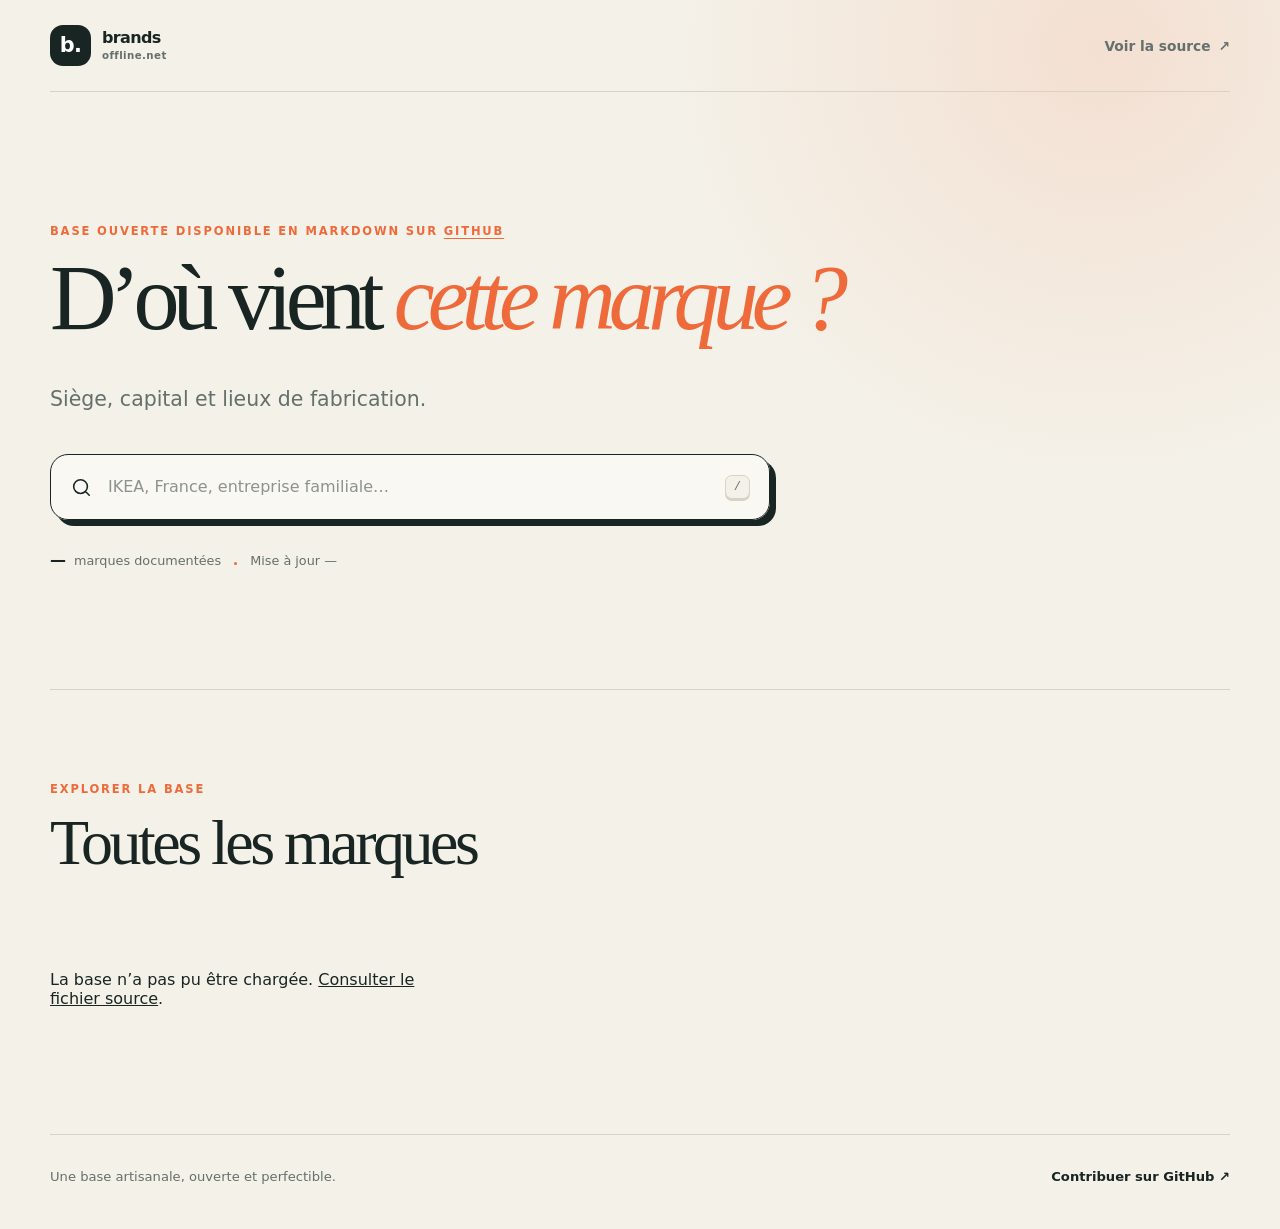
==== docs/index.html @ c1c4a48f "fix(site): invalidate cached application" ====
<!doctype html>
<html lang="fr">
  <head>
    <meta charset="utf-8" />
    <meta name="viewport" content="width=device-width, initial-scale=1" />
    <meta name="description" content="Une base ouverte pour vérifier l'origine, le capital et la fabrication des marques." />
    <meta name="theme-color" content="#f4f1e8" />
    <title>Brands — offline.net</title>
    <link rel="icon" href="favicon.svg" type="image/svg+xml" />
    <link rel="stylesheet" href="styles.css" />
    <script src="app.js?v=e657a04" defer></script>
  </head>
  <body>
    <header class="site-header">
      <a class="wordmark" href="./" aria-label="Accueil Brands">
        <span class="wordmark-mark" aria-hidden="true">b.</span>
        <span>brands<small>offline.net</small></span>
      </a>
      <a class="source-link" href="https://github.com/rockyluke/brands-db" target="_blank" rel="noreferrer">
        Voir la source
        <span aria-hidden="true">↗</span>
      </a>
    </header>

    <main>
      <section class="hero" aria-labelledby="page-title">
        <p class="eyebrow">Base ouverte disponible en markdown sur <a href="https://github.com/rockyluke/brands-db/blob/main/BRANDS.md" target="_blank" rel="noreferrer">GitHub</a></p>
        <h1 id="page-title">D’où vient <em>cette marque&nbsp;?</em></h1>
        <p class="intro">Siège, capital et lieux de fabrication.</p>

        <form class="search" role="search" id="search-form">
          <svg aria-hidden="true" viewBox="0 0 24 24"><path d="m21 21-4.3-4.3m2.3-5.2a7.5 7.5 0 1 1-15 0 7.5 7.5 0 0 1 15 0Z" /></svg>
          <label class="sr-only" for="search-input">Rechercher une marque</label>
          <input id="search-input" type="search" autocomplete="off" placeholder="IKEA, France, entreprise familiale…" />
          <kbd aria-hidden="true">/</kbd>
        </form>

        <div class="summary" aria-live="polite">
          <strong id="brand-count">—</strong>
          <span>marques documentées</span>
          <i aria-hidden="true"></i>
          <span>Mise à jour <time id="last-checked">—</time></span>
        </div>
      </section>

      <section class="catalog" aria-labelledby="catalog-title">
        <div class="catalog-heading">
          <div>
            <p class="eyebrow">Explorer la base</p>
            <h2 id="catalog-title">Toutes les marques</h2>
          </div>
          <p id="result-count" aria-live="polite"></p>
        </div>

        <div class="filters" id="country-filters" aria-label="Filtrer par pays"></div>
        <div class="brand-grid" id="brand-grid" aria-busy="true"></div>

        <div class="empty-state" id="empty-state" hidden>
          <span aria-hidden="true">⌁</span>
          <h3>Aucune marque trouvée</h3>
          <p>Essayez un nom, un pays ou un terme plus général.</p>
          <button type="button" id="reset-search">Effacer la recherche</button>
        </div>
      </section>
    </main>

    <footer>
      <p>Une base artisanale, ouverte et perfectible.</p>
      <a href="https://github.com/rockyluke/brands-db/blob/main/BRANDS.md" target="_blank" rel="noreferrer">Contribuer sur GitHub ↗</a>
    </footer>

    <template id="brand-card-template">
      <article class="brand-card">
        <div class="card-topline">
          <span class="country"></span>
          <time class="checked"></time>
        </div>
        <h3></h3>
        <dl>
          <div><dt>Capital</dt><dd class="ownership"></dd></div>
          <div><dt>Fabrication</dt><dd class="manufacturing"></dd></div>
        </dl>
        <a class="brand-link" target="_blank" rel="noreferrer">Site officiel <span aria-hidden="true">↗</span></a>
      </article>
    </template>
  </body>
</html>
---- docs/styles.css ----
:root {
  --paper: #f4f1e8;
  --paper-deep: #ebe6d9;
  --ink: #182523;
  --muted: #64706c;
  --line: #d8d3c6;
  --accent: #ef6a3a;
  --accent-soft: #f9d9c9;
  --card: rgba(255, 255, 255, 0.58);
  --radius: 22px;
  --shadow: 0 18px 50px rgba(29, 40, 37, 0.08);
}

* { box-sizing: border-box; }

html { scroll-behavior: smooth; }

body {
  margin: 0;
  color: var(--ink);
  background:
    radial-gradient(circle at 86% 4%, rgba(239, 106, 58, 0.13), transparent 27rem),
    var(--paper);
  font-family: Inter, ui-sans-serif, system-ui, -apple-system, BlinkMacSystemFont, "Segoe UI", sans-serif;
  -webkit-font-smoothing: antialiased;
}

a { color: inherit; }
button, input { font: inherit; }

.sr-only {
  position: absolute;
  width: 1px;
  height: 1px;
  padding: 0;
  margin: -1px;
  overflow: hidden;
  clip: rect(0, 0, 0, 0);
  white-space: nowrap;
  border: 0;
}

.site-header,
main,
footer {
  width: min(1180px, calc(100% - 40px));
  margin-inline: auto;
}

.site-header {
  display: flex;
  align-items: center;
  justify-content: space-between;
  min-height: 92px;
  border-bottom: 1px solid var(--line);
}

.wordmark {
  display: inline-flex;
  align-items: center;
  gap: 11px;
  text-decoration: none;
  font-weight: 760;
  line-height: 0.88;
  letter-spacing: -0.04em;
}

.wordmark small {
  display: block;
  margin-top: 5px;
  color: var(--muted);
  font-size: 0.64rem;
  font-weight: 650;
  letter-spacing: 0.04em;
}

.wordmark-mark {
  display: grid;
  place-items: center;
  width: 41px;
  height: 41px;
  border-radius: 13px;
  color: #fff;
  background: var(--ink);
  font-size: 1.3rem;
}

.source-link {
  display: flex;
  align-items: center;
  gap: 8px;
  color: var(--muted);
  text-decoration: none;
  font-size: 0.86rem;
  font-weight: 650;
}

.source-link:hover { color: var(--ink); }

.hero {
  display: grid;
  justify-items: start;
  padding: clamp(74px, 11vw, 132px) 0 clamp(78px, 10vw, 120px);
}

.eyebrow {
  margin: 0 0 18px;
  color: var(--accent);
  font-size: 0.72rem;
  font-weight: 800;
  letter-spacing: 0.16em;
  text-transform: uppercase;
}

.eyebrow a {
  color: inherit;
  text-decoration-thickness: 1px;
  text-underline-offset: 3px;
}

h1 {
  margin: 0;
  font-family: Georgia, "Times New Roman", serif;
  font-size: clamp(3.2rem, 7.2vw, 6.4rem);
  font-weight: 400;
  line-height: 0.92;
  letter-spacing: -0.075em;
  white-space: nowrap;
}

h1 em { color: var(--accent); font-weight: 400; }

.intro {
  max-width: 580px;
  margin: 42px 0 38px;
  color: var(--muted);
  font-size: clamp(1.05rem, 2vw, 1.28rem);
  line-height: 1.62;
}

.search {
  display: flex;
  align-items: center;
  width: min(720px, 100%);
  min-height: 66px;
  padding: 0 19px;
  border: 1px solid var(--ink);
  border-radius: 18px;
  background: rgba(255, 255, 255, 0.48);
  box-shadow: 6px 6px 0 var(--ink);
  transition: transform 160ms ease, box-shadow 160ms ease, background 160ms ease;
}

.search:focus-within {
  transform: translate(3px, 3px);
  background: #fff;
  box-shadow: 3px 3px 0 var(--ink);
}

.search svg {
  width: 22px;
  fill: none;
  stroke: currentColor;
  stroke-linecap: round;
  stroke-width: 1.7;
}

.search input {
  flex: 1;
  min-width: 0;
  padding: 18px 16px;
  border: 0;
  outline: 0;
  color: var(--ink);
  background: transparent;
  font-size: 1rem;
}

.search input::placeholder { color: #8b928f; }

kbd {
  padding: 4px 8px;
  border: 1px solid var(--line);
  border-radius: 7px;
  color: var(--muted);
  background: var(--paper);
  font-size: 0.75rem;
  box-shadow: 0 2px 0 var(--line);
}

.summary {
  display: flex;
  align-items: baseline;
  gap: 8px;
  margin-top: 30px;
  color: var(--muted);
  font-size: 0.8rem;
}

.summary strong { color: var(--ink); font-size: 1rem; }
.summary i { width: 3px; height: 3px; margin: 0 5px; border-radius: 50%; background: var(--accent); }

.catalog {
  padding: clamp(58px, 8vw, 92px) 0 110px;
  border-top: 1px solid var(--line);
}

.catalog-heading {
  display: flex;
  align-items: end;
  justify-content: space-between;
  gap: 24px;
}

.catalog-heading .eyebrow { margin-bottom: 10px; }
h2 { margin: 0; font-family: Georgia, serif; font-size: clamp(2.4rem, 5vw, 4.3rem); font-weight: 400; letter-spacing: -0.055em; }
#result-count { margin: 0 0 8px; color: var(--muted); font-size: 0.85rem; }

.filters {
  display: flex;
  gap: 8px;
  margin: 36px 0 30px;
  padding-bottom: 8px;
  overflow-x: auto;
  scrollbar-width: thin;
}

.filter-button {
  flex: 0 0 auto;
  padding: 10px 14px;
  border: 1px solid var(--line);
  border-radius: 999px;
  color: var(--muted);
  background: transparent;
  cursor: pointer;
  font-size: 0.78rem;
  font-weight: 700;
  transition: 150ms ease;
}

.filter-button:hover { border-color: var(--ink); color: var(--ink); }
.filter-button[aria-pressed="true"] { border-color: var(--ink); color: var(--paper); background: var(--ink); }

.brand-grid {
  display: grid;
  grid-template-columns: repeat(3, minmax(0, 1fr));
  gap: 15px;
}

.brand-card {
  display: flex;
  min-height: 315px;
  flex-direction: column;
  padding: 25px;
  border: 1px solid var(--line);
  border-radius: var(--radius);
  background: var(--card);
  transition: transform 180ms ease, border-color 180ms ease, box-shadow 180ms ease;
}

.brand-card:hover {
  transform: translateY(-4px);
  border-color: #b8b1a1;
  box-shadow: var(--shadow);
}

.card-topline { display: flex; justify-content: space-between; gap: 12px; color: var(--muted); font-size: 0.72rem; }
.country { font-weight: 750; }
.checked { font-variant-numeric: tabular-nums; }
.brand-card h3 { margin: 29px 0 26px; font-family: Georgia, serif; font-size: 2rem; font-weight: 400; line-height: 1.05; letter-spacing: -0.045em; }
.brand-card dl { display: grid; gap: 16px; margin: 0 0 25px; }
.brand-card dl div { display: grid; grid-template-columns: 82px 1fr; gap: 10px; }
.brand-card dt { color: var(--muted); font-size: 0.7rem; font-weight: 800; letter-spacing: 0.08em; text-transform: uppercase; }
.brand-card dd { margin: 0; font-size: 0.83rem; line-height: 1.45; }
.brand-card dd a { color: inherit; font-weight: 700; text-decoration-color: var(--accent); text-decoration-thickness: 1px; text-underline-offset: 3px; }
.brand-card dd a:hover { color: var(--accent); }
.brand-link { display: flex; align-items: center; justify-content: space-between; margin-top: auto; padding-top: 16px; border-top: 1px solid var(--line); color: var(--ink); text-decoration: none; font-size: 0.8rem; font-weight: 750; }
.brand-link span { color: var(--accent); font-size: 1rem; }

.empty-state { padding: 85px 20px; text-align: center; }
.empty-state > span { color: var(--accent); font-size: 3rem; }
.empty-state h3 { margin: 12px 0 8px; font-family: Georgia, serif; font-size: 2rem; font-weight: 400; }
.empty-state p { color: var(--muted); }
.empty-state button { margin-top: 12px; padding: 11px 16px; border: 1px solid var(--ink); border-radius: 999px; color: #fff; background: var(--ink); cursor: pointer; }

footer {
  display: flex;
  justify-content: space-between;
  gap: 20px;
  padding: 34px 0 45px;
  border-top: 1px solid var(--line);
  color: var(--muted);
  font-size: 0.82rem;
}

footer p { margin: 0; }
footer a { color: var(--ink); font-weight: 700; text-decoration: none; }

@media (max-width: 880px) {
  .brand-grid { grid-template-columns: repeat(2, minmax(0, 1fr)); }
}

@media (max-width: 580px) {
  .site-header, main, footer { width: min(100% - 28px, 1180px); }
  .site-header { min-height: 76px; }
  .source-link { font-size: 0; }
  .source-link span { font-size: 1.1rem; }
  .hero { padding-top: 62px; }
  h1 { font-size: clamp(1.95rem, 9vw, 3.2rem); }
  .intro { margin-top: 32px; }
  .search { min-height: 59px; box-shadow: 4px 4px 0 var(--ink); }
  kbd { display: none; }
  .summary { flex-wrap: wrap; }
  .catalog-heading { align-items: start; flex-direction: column; }
  .brand-grid { grid-template-columns: 1fr; }
  .brand-card { min-height: 290px; }
  footer { flex-direction: column; }
}

@media (prefers-reduced-motion: reduce) {
  *, *::before, *::after { scroll-behavior: auto !important; transition: none !important; }
}
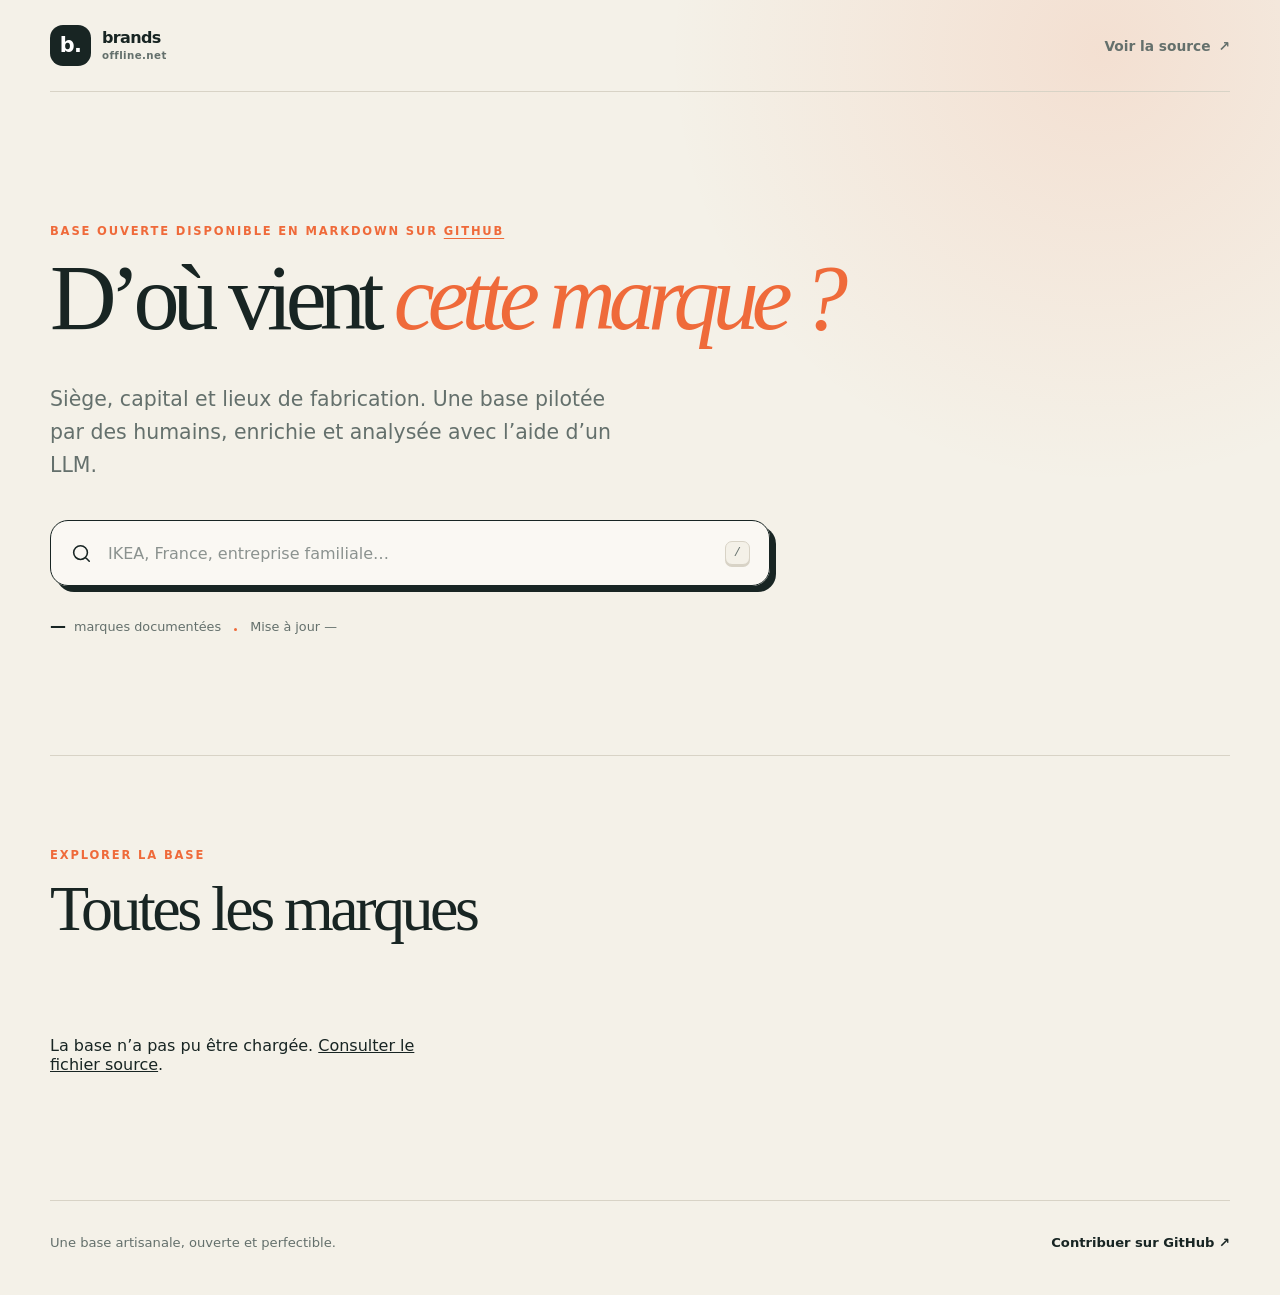
==== commit b5060751: "feat(site): clarify human and LLM curation" ====
--- a/docs/index.html
+++ b/docs/index.html
@@ -26,7 +26,7 @@
       <section class="hero" aria-labelledby="page-title">
         <p class="eyebrow">Base ouverte disponible en markdown sur <a href="https://github.com/rockyluke/brands-db/blob/main/BRANDS.md" target="_blank" rel="noreferrer">GitHub</a></p>
         <h1 id="page-title">D’où vient <em>cette marque&nbsp;?</em></h1>
-        <p class="intro">Siège, capital et lieux de fabrication.</p>
+        <p class="intro">Siège, capital et lieux de fabrication. Une base pilotée par des humains, enrichie et analysée avec l’aide d’un LLM.</p>
 
         <form class="search" role="search" id="search-form">
           <svg aria-hidden="true" viewBox="0 0 24 24"><path d="m21 21-4.3-4.3m2.3-5.2a7.5 7.5 0 1 1-15 0 7.5 7.5 0 0 1 15 0Z" /></svg>
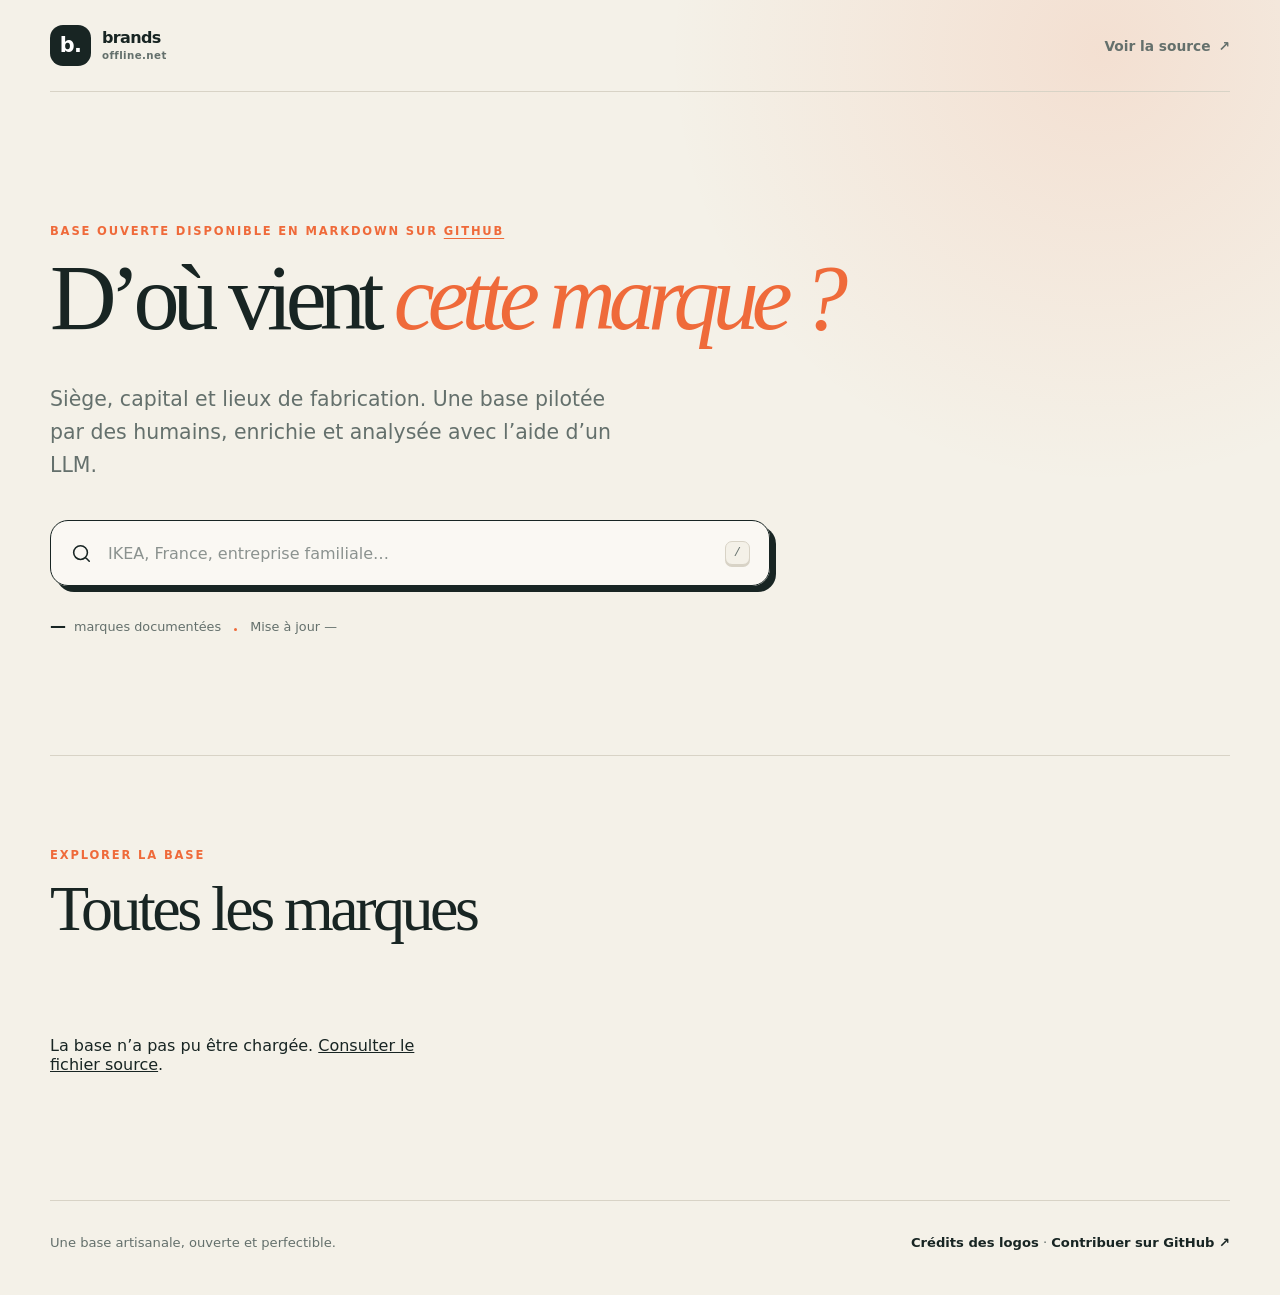
==== commit ca17524f: "feat(site): add Wikimedia Commons brand logos" ====
--- a/docs/index.html
+++ b/docs/index.html
@@ -8,7 +8,7 @@
     <title>Brands — offline.net</title>
     <link rel="icon" href="favicon.svg" type="image/svg+xml" />
     <link rel="stylesheet" href="styles.css" />
-    <script src="app.js?v=e657a04" defer></script>
+    <script src="app.js?v=logos" defer></script>
   </head>
   <body>
     <header class="site-header">
@@ -66,7 +66,7 @@
 
     <footer>
       <p>Une base artisanale, ouverte et perfectible.</p>
-      <a href="https://github.com/rockyluke/brands-db/blob/main/BRANDS.md" target="_blank" rel="noreferrer">Contribuer sur GitHub ↗</a>
+      <p><a href="logos.html">Crédits des logos</a> · <a href="https://github.com/rockyluke/brands-db/blob/main/BRANDS.md" target="_blank" rel="noreferrer">Contribuer sur GitHub ↗</a></p>
     </footer>
 
     <template id="brand-card-template">
@@ -75,6 +75,7 @@
           <span class="country"></span>
           <time class="checked"></time>
         </div>
+        <a class="brand-logo" target="_blank" rel="noreferrer" hidden><img alt="" loading="lazy" /></a>
         <h3></h3>
         <dl>
           <div><dt>Capital</dt><dd class="ownership"></dd></div>
--- a/docs/styles.css
+++ b/docs/styles.css
@@ -267,7 +267,18 @@
 .card-topline { display: flex; justify-content: space-between; gap: 12px; color: var(--muted); font-size: 0.72rem; }
 .country { font-weight: 750; }
 .checked { font-variant-numeric: tabular-nums; }
-.brand-card h3 { margin: 29px 0 26px; font-family: Georgia, serif; font-size: 2rem; font-weight: 400; line-height: 1.05; letter-spacing: -0.045em; }
+.brand-logo {
+  display: flex;
+  align-items: center;
+  width: fit-content;
+  height: 52px;
+  max-width: 170px;
+  margin-top: 25px;
+}
+.brand-logo[hidden] { display: none; }
+.brand-logo img { display: block; width: auto; height: auto; max-width: 100%; max-height: 52px; object-fit: contain; }
+.brand-card h3 { margin: 25px 0 26px; font-family: Georgia, serif; font-size: 2rem; font-weight: 400; line-height: 1.05; letter-spacing: -0.045em; }
+.brand-logo[hidden] + h3 { margin-top: 29px; }
 .brand-card dl { display: grid; gap: 16px; margin: 0 0 25px; }
 .brand-card dl div { display: grid; grid-template-columns: 82px 1fr; gap: 10px; }
 .brand-card dt { color: var(--muted); font-size: 0.7rem; font-weight: 800; letter-spacing: 0.08em; text-transform: uppercase; }
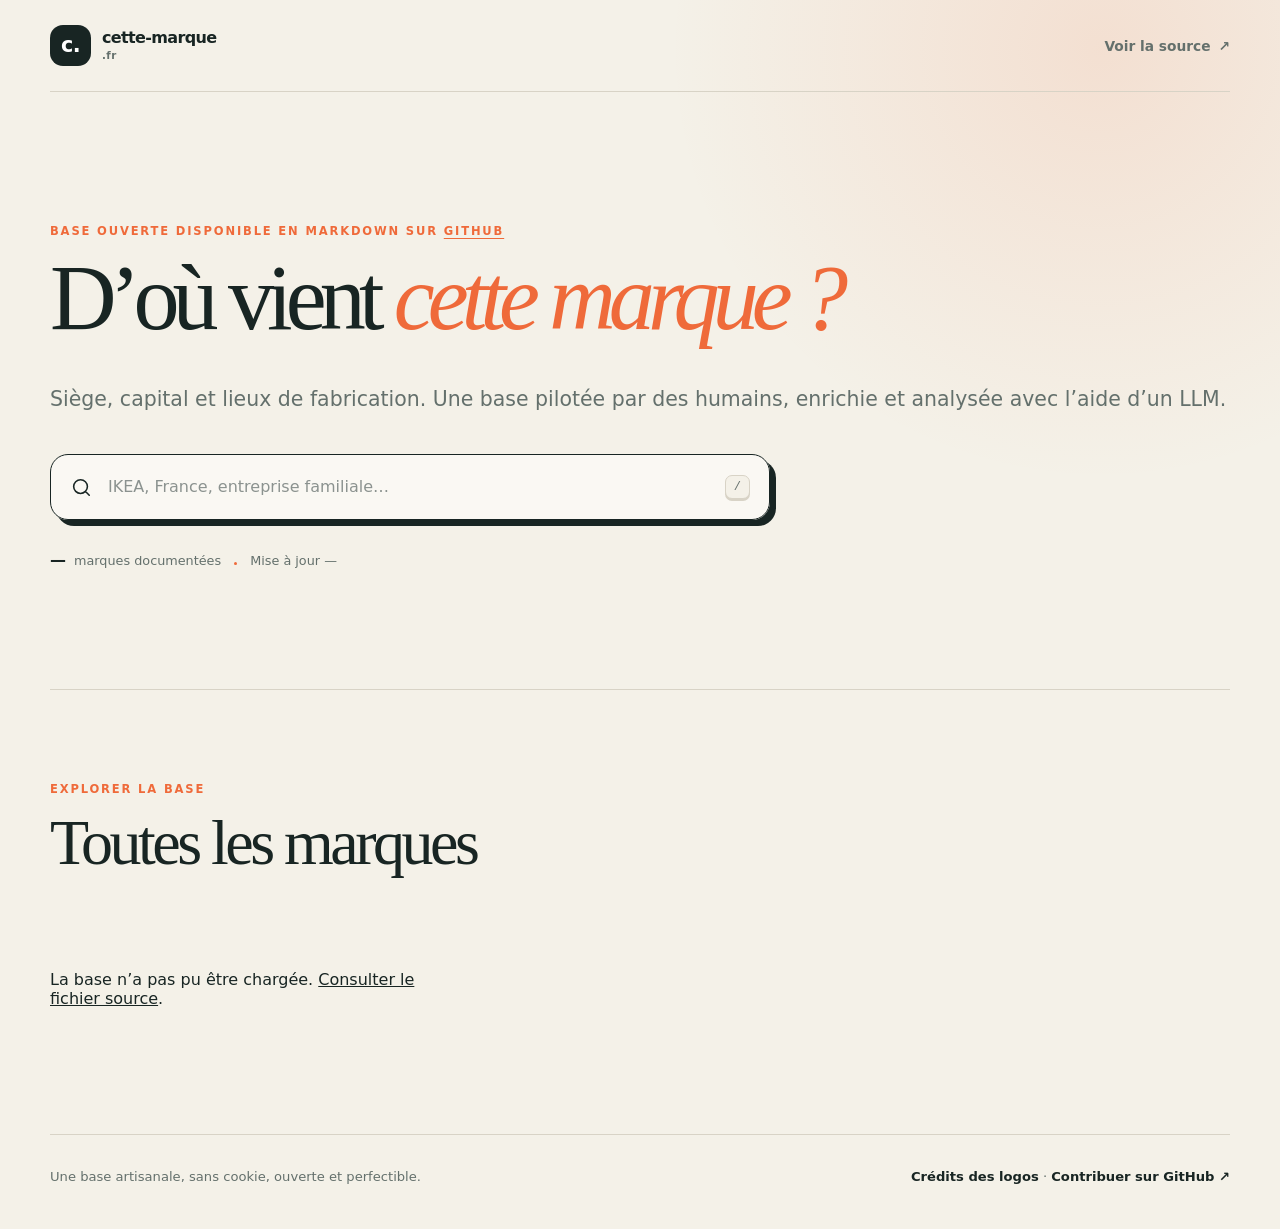
==== commit e73b20c7: "feat(project): rebrand as cette-marque.fr" ====
--- a/docs/index.html
+++ b/docs/index.html
@@ -5,18 +5,18 @@
     <meta name="viewport" content="width=device-width, initial-scale=1" />
     <meta name="description" content="Une base ouverte pour vérifier l'origine, le capital et la fabrication des marques." />
     <meta name="theme-color" content="#f4f1e8" />
-    <title>Brands — offline.net</title>
+    <title>Cette marque ? — Origine des marques</title>
     <link rel="icon" href="favicon.svg" type="image/svg+xml" />
     <link rel="stylesheet" href="styles.css" />
     <script src="app.js?v=logos" defer></script>
   </head>
   <body>
     <header class="site-header">
-      <a class="wordmark" href="./" aria-label="Accueil Brands">
-        <span class="wordmark-mark" aria-hidden="true">b.</span>
-        <span>brands<small>offline.net</small></span>
+      <a class="wordmark" href="./" aria-label="Accueil Cette marque ?">
+        <span class="wordmark-mark" aria-hidden="true">c.</span>
+        <span>cette-marque<small>.fr</small></span>
       </a>
-      <a class="source-link" href="https://github.com/rockyluke/brands-db" target="_blank" rel="noreferrer">
+      <a class="source-link" href="https://github.com/rockyluke/cette-marque" target="_blank" rel="noreferrer">
         Voir la source
         <span aria-hidden="true">↗</span>
       </a>
@@ -24,7 +24,7 @@
 
     <main>
       <section class="hero" aria-labelledby="page-title">
-        <p class="eyebrow">Base ouverte disponible en markdown sur <a href="https://github.com/rockyluke/brands-db/blob/main/BRANDS.md" target="_blank" rel="noreferrer">GitHub</a></p>
+        <p class="eyebrow">Base ouverte disponible en markdown sur <a href="https://github.com/rockyluke/cette-marque/blob/main/README.md" target="_blank" rel="noreferrer">GitHub</a></p>
         <h1 id="page-title">D’où vient <em>cette marque&nbsp;?</em></h1>
         <p class="intro">Siège, capital et lieux de fabrication. Une base pilotée par des humains, enrichie et analysée avec l’aide d’un LLM.</p>
 
@@ -65,8 +65,8 @@
     </main>
 
     <footer>
-      <p>Une base artisanale, ouverte et perfectible.</p>
-      <p><a href="logos.html">Crédits des logos</a> · <a href="https://github.com/rockyluke/brands-db/blob/main/BRANDS.md" target="_blank" rel="noreferrer">Contribuer sur GitHub ↗</a></p>
+      <p>Une base artisanale, sans cookie, ouverte et perfectible.</p>
+      <p><a href="logos.html">Crédits des logos</a> · <a href="https://github.com/rockyluke/cette-marque/blob/main/README.md" target="_blank" rel="noreferrer">Contribuer sur GitHub ↗</a></p>
     </footer>
 
     <template id="brand-card-template">
--- a/docs/styles.css
+++ b/docs/styles.css
@@ -131,7 +131,7 @@
 h1 em { color: var(--accent); font-weight: 400; }
 
 .intro {
-  max-width: 580px;
+  max-width: none;
   margin: 42px 0 38px;
   color: var(--muted);
   font-size: clamp(1.05rem, 2vw, 1.28rem);
@@ -274,9 +274,12 @@
   height: 52px;
   max-width: 170px;
   margin-top: 25px;
+  padding: 8px 11px;
+  border-radius: 10px;
+  background: var(--paper-deep);
 }
 .brand-logo[hidden] { display: none; }
-.brand-logo img { display: block; width: auto; height: auto; max-width: 100%; max-height: 52px; object-fit: contain; }
+.brand-logo img { display: block; width: auto; height: 36px; max-width: 148px; object-fit: contain; }
 .brand-card h3 { margin: 25px 0 26px; font-family: Georgia, serif; font-size: 2rem; font-weight: 400; line-height: 1.05; letter-spacing: -0.045em; }
 .brand-logo[hidden] + h3 { margin-top: 29px; }
 .brand-card dl { display: grid; gap: 16px; margin: 0 0 25px; }
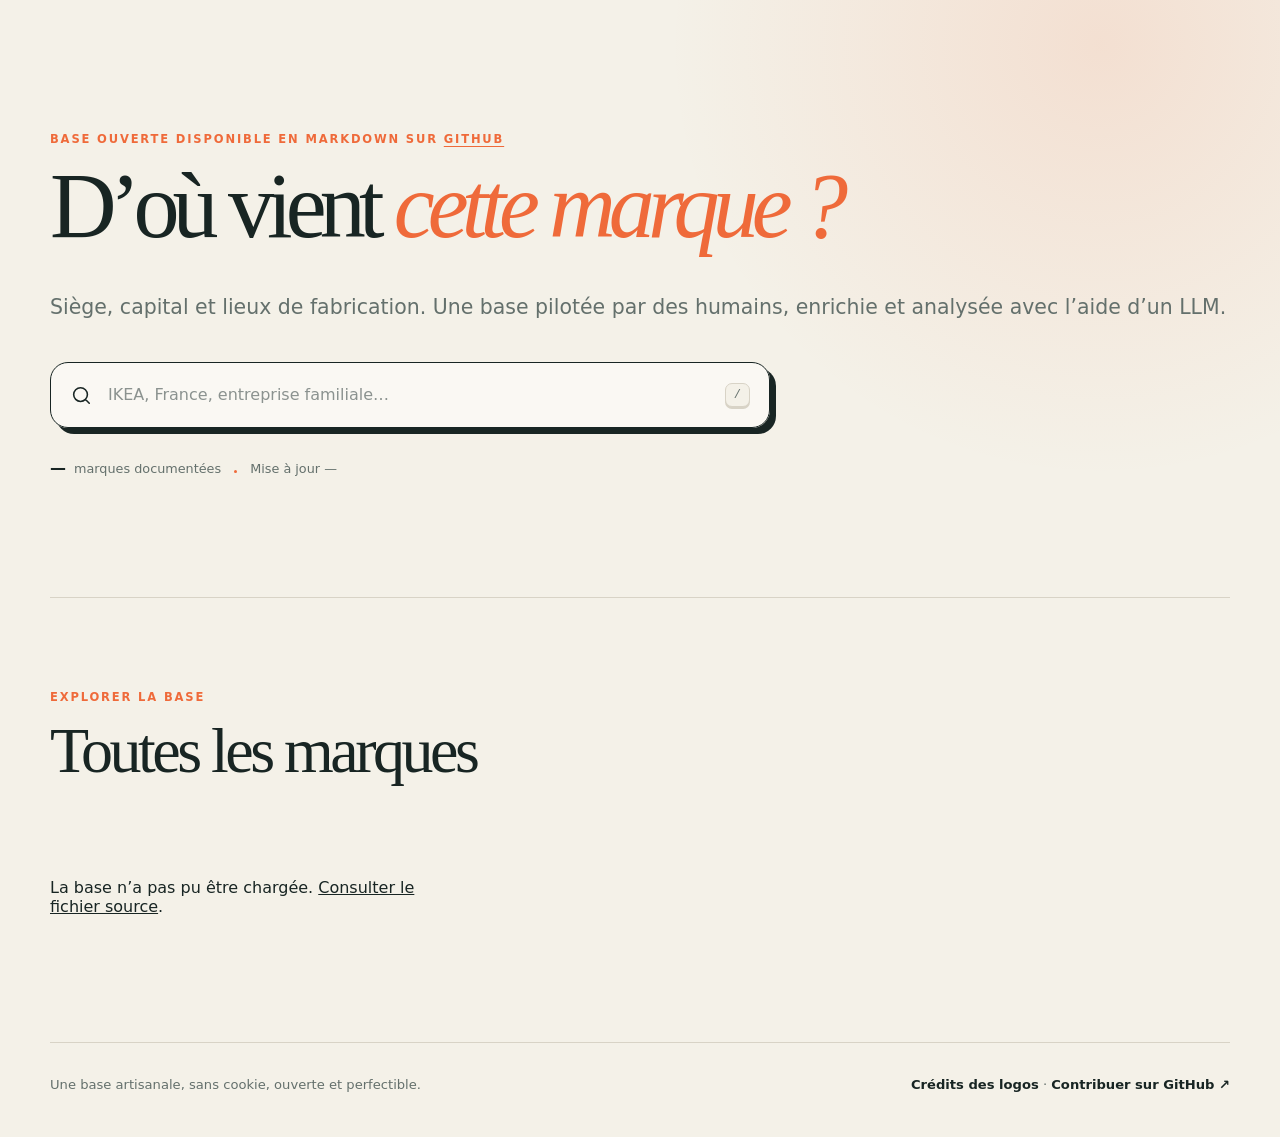
==== commit 02dd5a36: "fix(site): remove top navigation banner" ====
--- a/docs/index.html
+++ b/docs/index.html
@@ -11,17 +11,6 @@
     <script src="app.js?v=logos" defer></script>
   </head>
   <body>
-    <header class="site-header">
-      <a class="wordmark" href="./" aria-label="Accueil Cette marque ?">
-        <span class="wordmark-mark" aria-hidden="true">c.</span>
-        <span>cette-marque<small>.fr</small></span>
-      </a>
-      <a class="source-link" href="https://github.com/rockyluke/cette-marque" target="_blank" rel="noreferrer">
-        Voir la source
-        <span aria-hidden="true">↗</span>
-      </a>
-    </header>
-
     <main>
       <section class="hero" aria-labelledby="page-title">
         <p class="eyebrow">Base ouverte disponible en markdown sur <a href="https://github.com/rockyluke/cette-marque/blob/main/README.md" target="_blank" rel="noreferrer">GitHub</a></p>
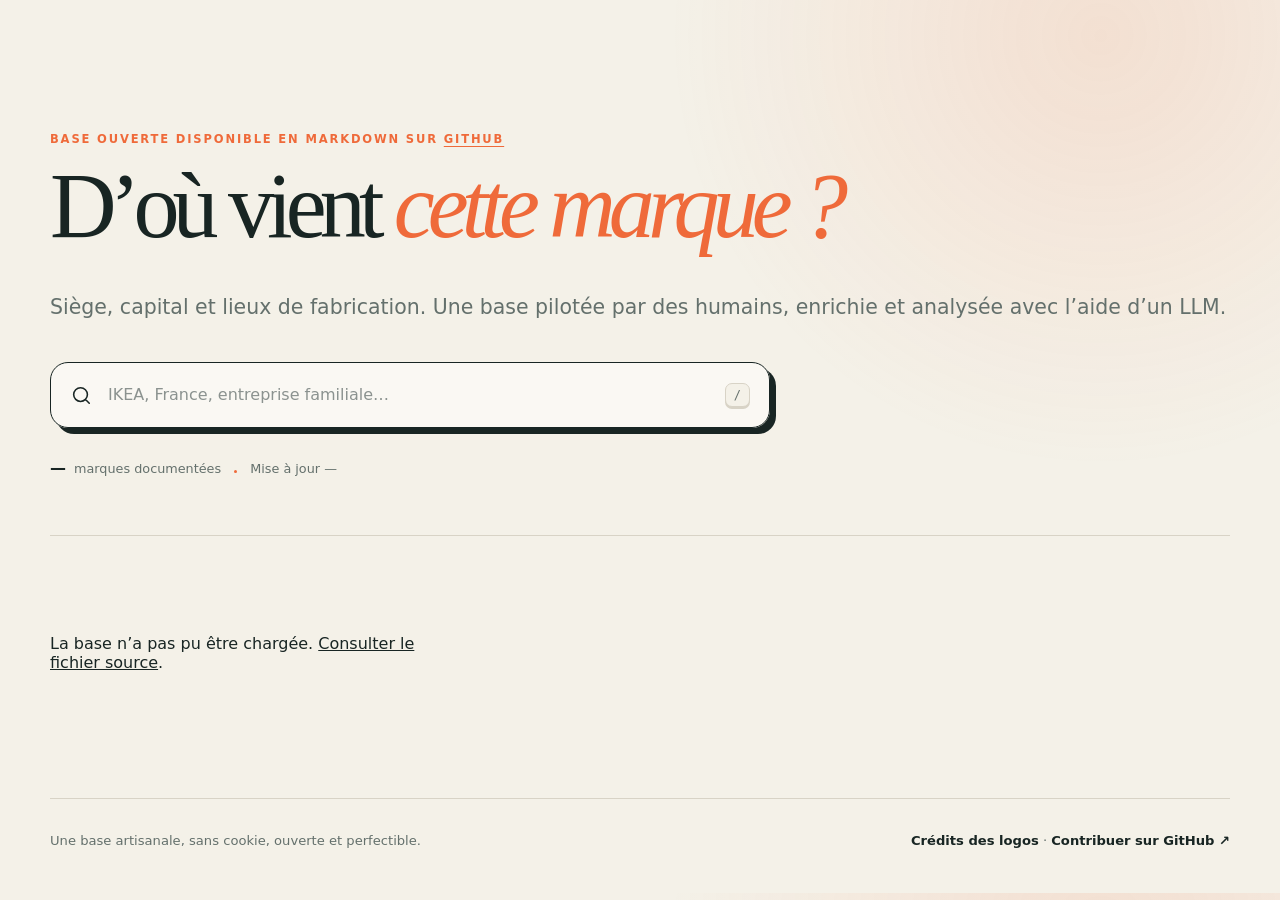
==== commit 5fa7444a: "style(site): simplify brand catalog" ====
--- a/docs/index.html
+++ b/docs/index.html
@@ -7,8 +7,8 @@
     <meta name="theme-color" content="#f4f1e8" />
     <title>Cette marque ? — Origine des marques</title>
     <link rel="icon" href="favicon.svg" type="image/svg+xml" />
-    <link rel="stylesheet" href="styles.css" />
-    <script src="app.js?v=logos" defer></script>
+    <link rel="stylesheet" href="styles.css?v=20260815" />
+    <script src="app.js?v=20260815" defer></script>
   </head>
   <body>
     <main>
@@ -32,12 +32,8 @@
         </div>
       </section>
 
-      <section class="catalog" aria-labelledby="catalog-title">
+      <section class="catalog" aria-label="Catalogue des marques">
         <div class="catalog-heading">
-          <div>
-            <p class="eyebrow">Explorer la base</p>
-            <h2 id="catalog-title">Toutes les marques</h2>
-          </div>
           <p id="result-count" aria-live="polite"></p>
         </div>
 
@@ -61,12 +57,12 @@
     <template id="brand-card-template">
       <article class="brand-card">
         <div class="card-topline">
-          <span class="country"></span>
           <time class="checked"></time>
         </div>
         <a class="brand-logo" target="_blank" rel="noreferrer" hidden><img alt="" loading="lazy" /></a>
         <h3></h3>
         <dl>
+          <div><dt>Siège</dt><dd class="headquarters"></dd></div>
           <div><dt>Capital</dt><dd class="ownership"></dd></div>
           <div><dt>Fabrication</dt><dd class="manufacturing"></dd></div>
         </dl>
--- a/docs/styles.css
+++ b/docs/styles.css
@@ -100,7 +100,7 @@
 .hero {
   display: grid;
   justify-items: start;
-  padding: clamp(74px, 11vw, 132px) 0 clamp(78px, 10vw, 120px);
+  padding: clamp(74px, 11vw, 132px) 0 clamp(36px, 5vw, 58px);
 }
 
 .eyebrow {
@@ -201,25 +201,21 @@
 .summary i { width: 3px; height: 3px; margin: 0 5px; border-radius: 50%; background: var(--accent); }
 
 .catalog {
-  padding: clamp(58px, 8vw, 92px) 0 110px;
+  padding: clamp(20px, 3vw, 34px) 0 110px;
   border-top: 1px solid var(--line);
 }
 
 .catalog-heading {
   display: flex;
-  align-items: end;
-  justify-content: space-between;
-  gap: 24px;
-}
-
-.catalog-heading .eyebrow { margin-bottom: 10px; }
-h2 { margin: 0; font-family: Georgia, serif; font-size: clamp(2.4rem, 5vw, 4.3rem); font-weight: 400; letter-spacing: -0.055em; }
-#result-count { margin: 0 0 8px; color: var(--muted); font-size: 0.85rem; }
+  justify-content: flex-end;
+}
+
+#result-count { margin: 0; color: var(--muted); font-size: 0.85rem; }
 
 .filters {
   display: flex;
   gap: 8px;
-  margin: 36px 0 30px;
+  margin: 10px 0 30px;
   padding-bottom: 8px;
   overflow-x: auto;
   scrollbar-width: thin;
@@ -264,8 +260,7 @@
   box-shadow: var(--shadow);
 }
 
-.card-topline { display: flex; justify-content: space-between; gap: 12px; color: var(--muted); font-size: 0.72rem; }
-.country { font-weight: 750; }
+.card-topline { display: flex; justify-content: flex-end; color: var(--muted); font-size: 0.72rem; }
 .checked { font-variant-numeric: tabular-nums; }
 .brand-logo {
   display: flex;
@@ -283,8 +278,8 @@
 .brand-card h3 { margin: 25px 0 26px; font-family: Georgia, serif; font-size: 2rem; font-weight: 400; line-height: 1.05; letter-spacing: -0.045em; }
 .brand-logo[hidden] + h3 { margin-top: 29px; }
 .brand-card dl { display: grid; gap: 16px; margin: 0 0 25px; }
-.brand-card dl div { display: grid; grid-template-columns: 82px 1fr; gap: 10px; }
-.brand-card dt { color: var(--muted); font-size: 0.7rem; font-weight: 800; letter-spacing: 0.08em; text-transform: uppercase; }
+.brand-card dl div { display: grid; grid-template-columns: 94px minmax(0, 1fr); align-items: baseline; gap: 10px; }
+.brand-card dt { color: var(--muted); font-size: 0.7rem; font-weight: 800; line-height: 1.45; letter-spacing: 0.08em; text-transform: uppercase; }
 .brand-card dd { margin: 0; font-size: 0.83rem; line-height: 1.45; }
 .brand-card dd a { color: inherit; font-weight: 700; text-decoration-color: var(--accent); text-decoration-thickness: 1px; text-underline-offset: 3px; }
 .brand-card dd a:hover { color: var(--accent); }
@@ -325,7 +320,6 @@
   .search { min-height: 59px; box-shadow: 4px 4px 0 var(--ink); }
   kbd { display: none; }
   .summary { flex-wrap: wrap; }
-  .catalog-heading { align-items: start; flex-direction: column; }
   .brand-grid { grid-template-columns: 1fr; }
   .brand-card { min-height: 290px; }
   footer { flex-direction: column; }
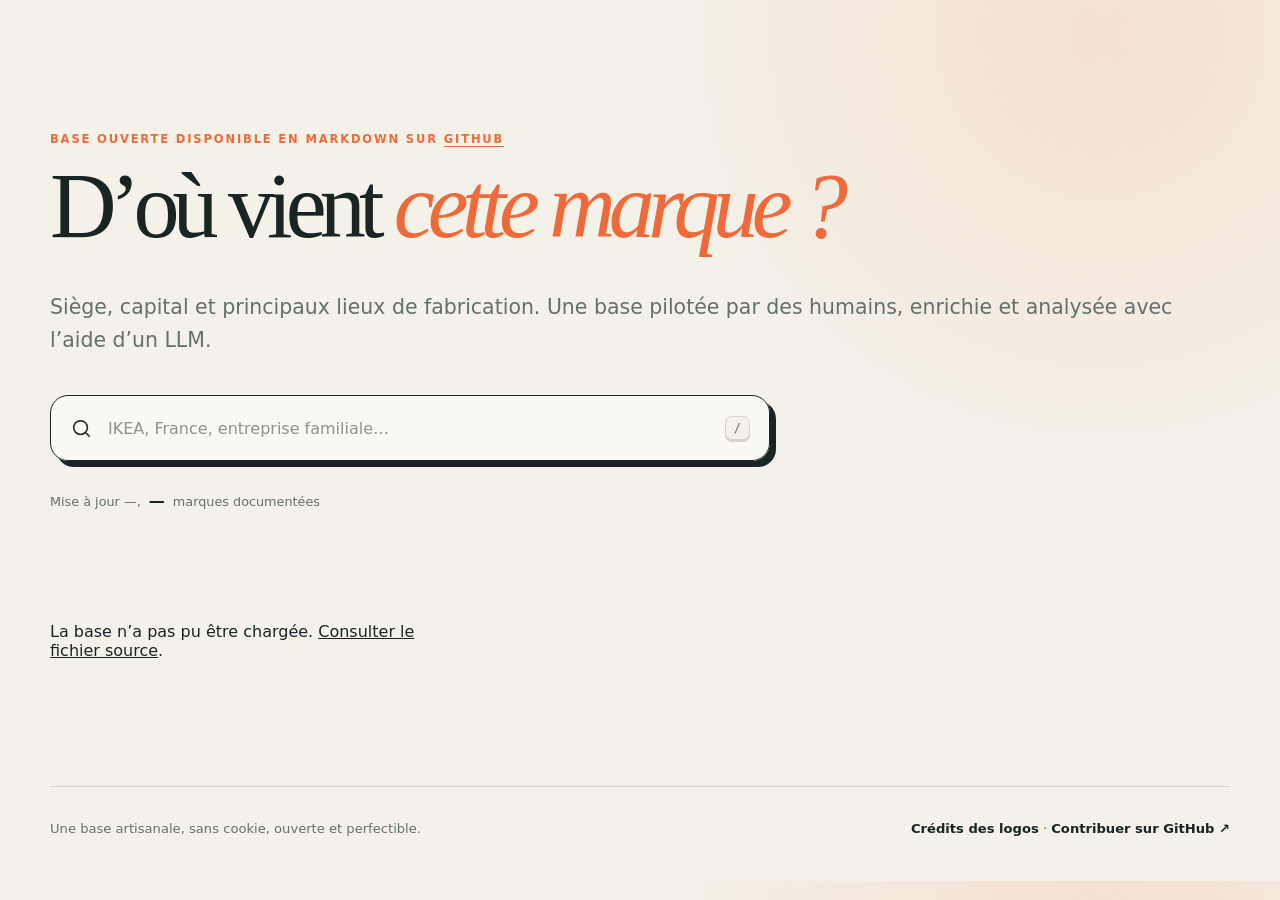
==== commit db000046: "feat(site): show brands owned by groups" ====
--- a/docs/index.html
+++ b/docs/index.html
@@ -7,15 +7,15 @@
     <meta name="theme-color" content="#f4f1e8" />
     <title>Cette marque ? — Origine des marques</title>
     <link rel="icon" href="favicon.svg" type="image/svg+xml" />
-    <link rel="stylesheet" href="styles.css?v=20260815" />
-    <script src="app.js?v=20260815" defer></script>
+    <link rel="stylesheet" href="styles.css?v=20260815-2" />
+    <script src="app.js?v=20260815-2" defer></script>
   </head>
   <body>
     <main>
       <section class="hero" aria-labelledby="page-title">
         <p class="eyebrow">Base ouverte disponible en markdown sur <a href="https://github.com/rockyluke/cette-marque/blob/main/README.md" target="_blank" rel="noreferrer">GitHub</a></p>
         <h1 id="page-title">D’où vient <em>cette marque&nbsp;?</em></h1>
-        <p class="intro">Siège, capital et lieux de fabrication. Une base pilotée par des humains, enrichie et analysée avec l’aide d’un LLM.</p>
+        <p class="intro">Siège, capital et principaux lieux de fabrication. Une base pilotée par des humains, enrichie et analysée avec l’aide d’un LLM.</p>
 
         <form class="search" role="search" id="search-form">
           <svg aria-hidden="true" viewBox="0 0 24 24"><path d="m21 21-4.3-4.3m2.3-5.2a7.5 7.5 0 1 1-15 0 7.5 7.5 0 0 1 15 0Z" /></svg>
@@ -25,18 +25,13 @@
         </form>
 
         <div class="summary" aria-live="polite">
+          <span>Mise à jour <time id="last-checked">—</time>,</span>
           <strong id="brand-count">—</strong>
           <span>marques documentées</span>
-          <i aria-hidden="true"></i>
-          <span>Mise à jour <time id="last-checked">—</time></span>
         </div>
       </section>
 
       <section class="catalog" aria-label="Catalogue des marques">
-        <div class="catalog-heading">
-          <p id="result-count" aria-live="polite"></p>
-        </div>
-
         <div class="filters" id="country-filters" aria-label="Filtrer par pays"></div>
         <div class="brand-grid" id="brand-grid" aria-busy="true"></div>
 
@@ -65,6 +60,7 @@
           <div><dt>Siège</dt><dd class="headquarters"></dd></div>
           <div><dt>Capital</dt><dd class="ownership"></dd></div>
           <div><dt>Fabrication</dt><dd class="manufacturing"></dd></div>
+          <div class="owned-brands" hidden><dt>Marques</dt><dd></dd></div>
         </dl>
         <a class="brand-link" target="_blank" rel="noreferrer">Site officiel <span aria-hidden="true">↗</span></a>
       </article>
--- a/docs/styles.css
+++ b/docs/styles.css
@@ -198,24 +198,14 @@
 }
 
 .summary strong { color: var(--ink); font-size: 1rem; }
-.summary i { width: 3px; height: 3px; margin: 0 5px; border-radius: 50%; background: var(--accent); }
-
 .catalog {
-  padding: clamp(20px, 3vw, 34px) 0 110px;
-  border-top: 1px solid var(--line);
-}
-
-.catalog-heading {
-  display: flex;
-  justify-content: flex-end;
-}
-
-#result-count { margin: 0; color: var(--muted); font-size: 0.85rem; }
+  padding: 0 0 110px;
+}
 
 .filters {
   display: flex;
   gap: 8px;
-  margin: 10px 0 30px;
+  margin: 0 0 30px;
   padding-bottom: 8px;
   overflow-x: auto;
   scrollbar-width: thin;
